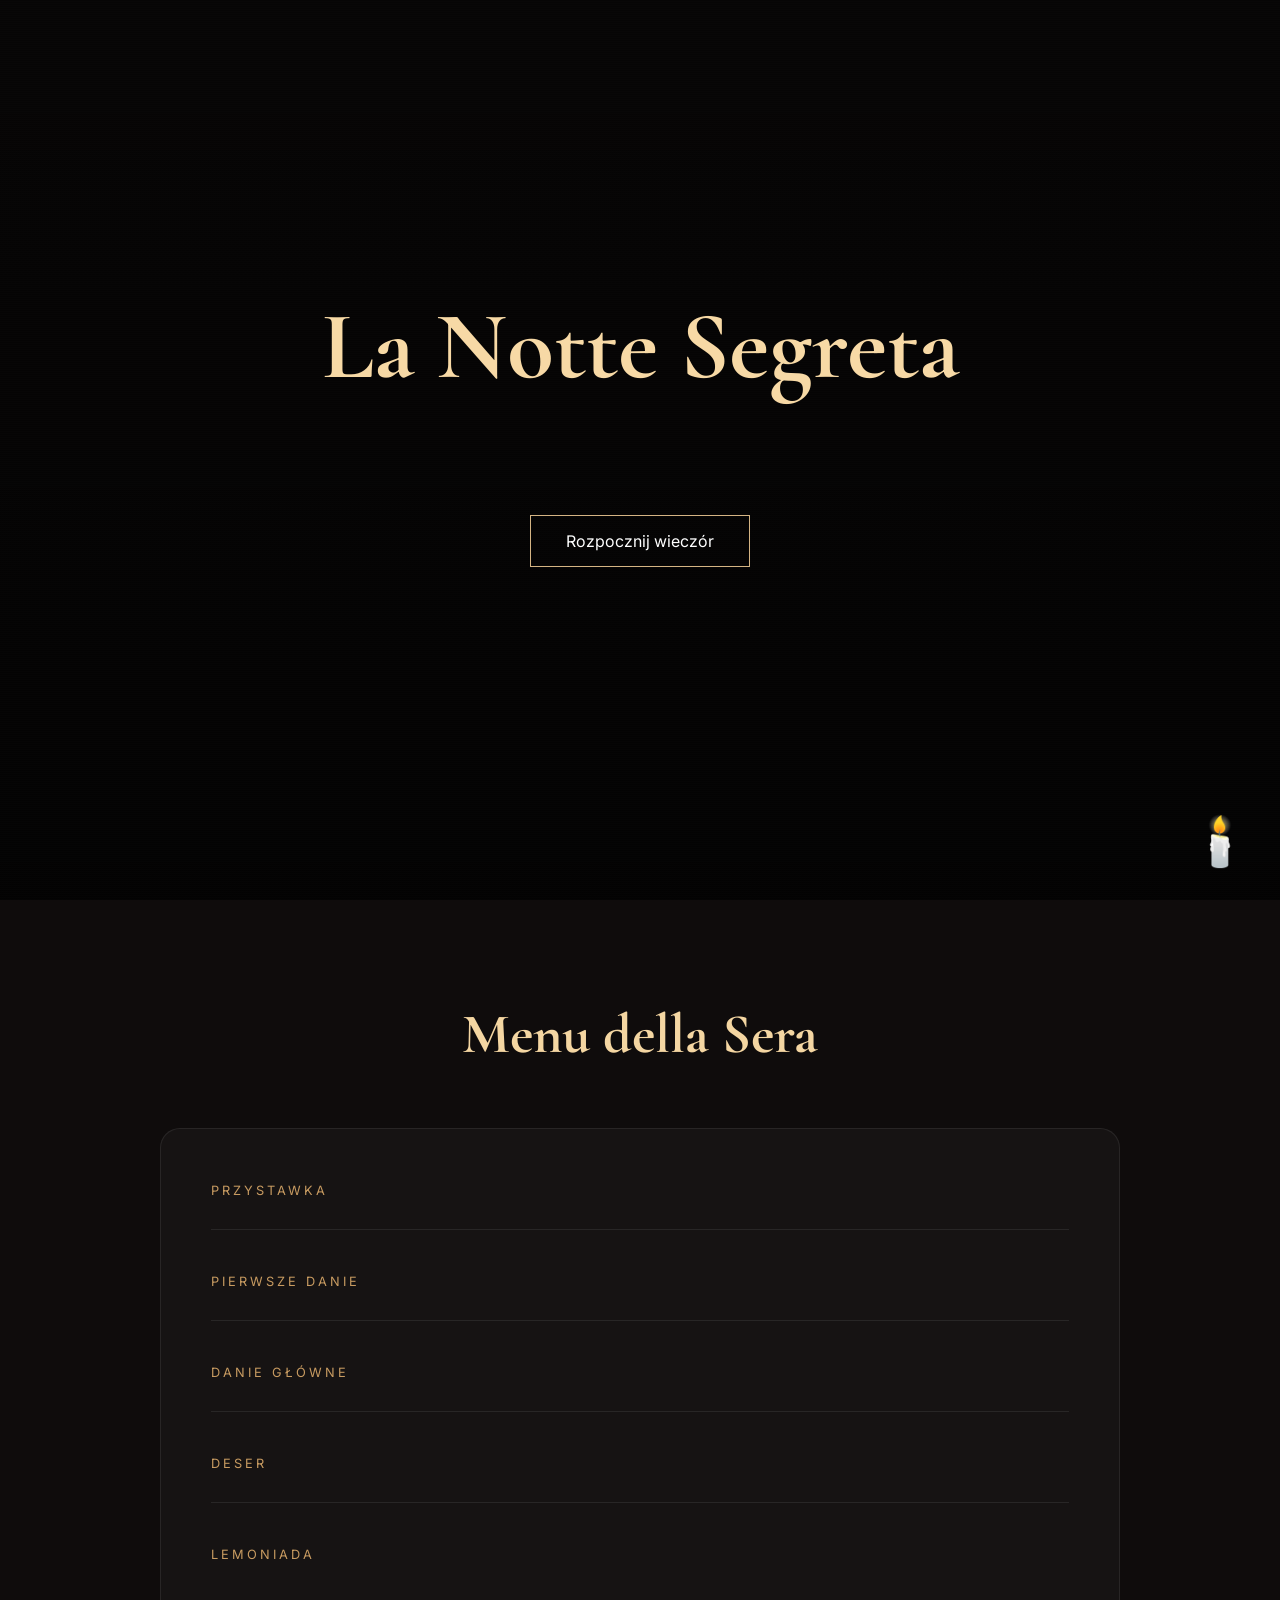
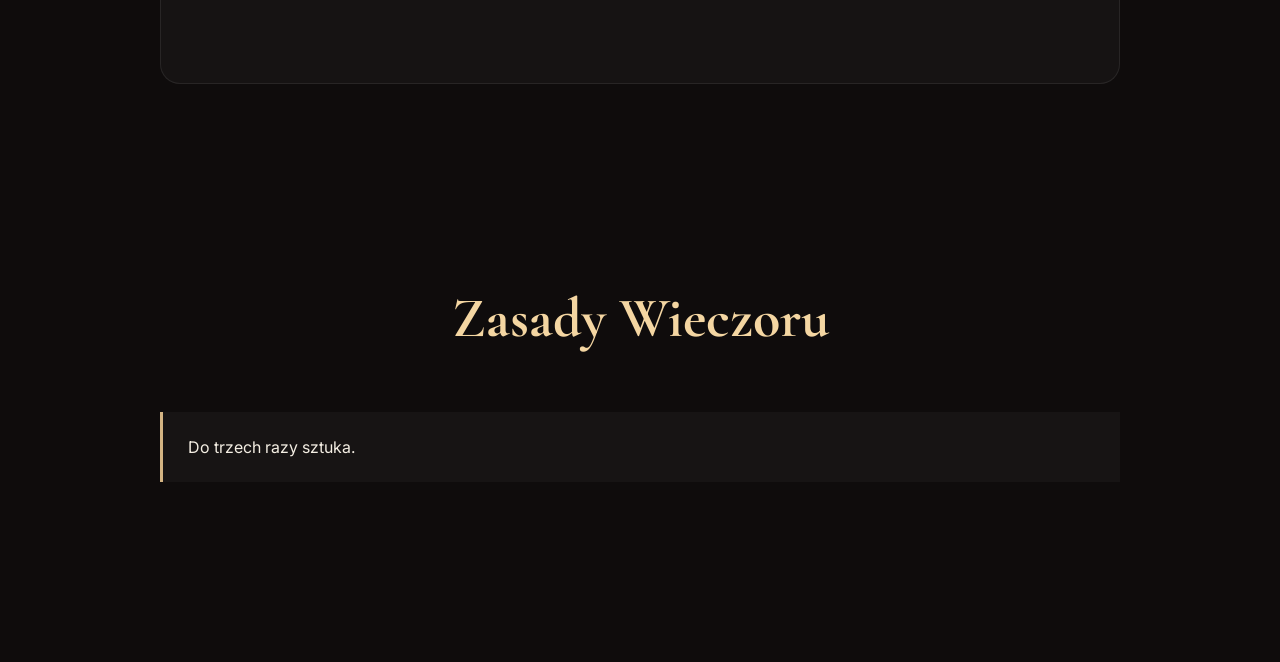
==== index.html @ 3dd06246 "dziala" ====
<!doctype html>
<html lang="pl">
  <head>
    <meta charset="UTF-8" />
    <meta name="viewport" content="width=device-width, initial-scale=1.0" />

    <title>La Notte Segreta</title>

    <link rel="stylesheet" href="css/style.css" />

    <link rel="preconnect" href="https://fonts.googleapis.com" />
    <link rel="preconnect" href="https://fonts.gstatic.com" crossorigin />

    <link
      href="https://fonts.googleapis.com/css2?family=Cormorant+Garamond:wght@300;400;600;700&family=Inter:wght@300;400;500&display=swap"
      rel="stylesheet"
    />
  </head>

  <body>
    <div class="overlay"></div>

    <header class="hero">
      <div class="hero-content">
        <h1>La Notte Segreta</h1>

        <p class="subtitle hidden-content">
          Wieczór pełen włoskich smaków i sekretów
        </p>

        <p class="intro hidden-content" data-stage="1" data-hide-from="2">
          W starej restauracji odnaleziono wiadomość po dawnym właścicielu.
          Podczas tej kolacji nic nie jest przypadkowe. Każdy detal może być
          wskazówką. Kolacja rozpoczęła się od lemoniady, która była słodka i
          chmurkowa. Spróbuj jej i zwróć uwagę na smak... Czy czujesz coś więcej
          niż tylko cytrynę?
        </p>

        <p class="intro hidden-content" data-stage="2" data-hide-from="3">
          Gratulacje, odkryłeś, że lemoniada jest pyszna. Ale to dopiero
          początek. Szukaj dalej, bo restauracja skrywa więcej tajemnic niż
          myślisz. Następnym daniem jest przystawka. Zwróć uwagę na to w czym
          jest podana. Może to być klucz do odkrycia kolejnej wskazówki.
        </p>
        <!-- tutaj zdobywają kod spod misek -->
        <div>
          <a href="#menu" class="button" data-hide-from="1">
            Rozpocznij wieczór
          </a>
        </div>
        <!-- tutaj ogarniają że muszą tego samego kodu użyć ponownie do otwarcia kłódki -->
        <!-- hasłem będzie emoji w odpowiedniej kolejności -->
        <div>
          <a href="#menu" class="button hidden-content" data-stage="1">
            Kontynuuuj wieczór
          </a>
        </div>
      </div>
    </header>

    <section id="menu">
      <h2 class="section-title">Menu della Sera</h2>

      <div class="menu-card">
        <div class="menu-item">
          <span>Przystawka</span>
          <h3 class="hidden-content" data-stage="2">
            Insalata di pesche, burrata e speck
          </h3>
        </div>

        <div class="menu-item">
          <span>Pierwsze danie</span>
          <h3 class="hidden-content" data-stage="3">Crema di asparagi</h3>
        </div>

        <div class="menu-item">
          <span>Danie główne</span>
          <h3 class="hidden-content" data-stage="4">
            Tagliatelle al limone e pollo
          </h3>
        </div>

        <div class="menu-item">
          <span>Deser</span>
          <h3 class="hidden-content" data-stage="5">Tiramisù alle fragole</h3>
        </div>

        <div class="menu-item">
          <span>Lemoniada</span>
          <h3 class="hidden-content" data-stage="1">
            Nuvola di ciliegie e limone
          </h3>
        </div>
      </div>
    </section>

    <section class="rules-section">
      <h2 class="section-title">Zasady Wieczoru</h2>

      <div class="rules">
        <div class="rule" data-hide-from="1">Do trzech razy sztuka.</div>

        <div class="rule hidden-content" data-stage="1">
          Delektuj się pysznym jedzeniem.
        </div>

        <div class="rule hidden-content" data-stage="1">
          Każdy szczegół może być wskazówką, ale bez przesady. Nie szukaj na
          siłę, pozwól, by tajemnice same się ujawniły.
        </div>

        <div class="rule hidden-content" data-stage="2">
          Współpracuj z innymi. Razem łatwiej odkryć wszystkie sekrety.
        </div>
        <div class="rule hidden-content" data-stage="3" data-hide-from="4">
          Niektórych kodów można użyć w wielu miejscach.
        </div>
      </div>
    </section>

    <div class="secret-trigger" id="secretTrigger" style="display: none">
      La chiave è dove nessuno guarda.
    </div>

    <div class="candle" id="candle" data-hide-from="1">🕯️</div>

    <div class="modal" id="modal">
      <div class="modal-box">
        <h2>Benvenuti.</h2>

        <p>
          Jeśli to czytasz — jesteś bliżej prawdy niż pozostali.
          <br /><br />
          Pierwszy klucz znajduje się przy stole.
        </p>

        <button id="closeModal">Zamknij</button>
      </div>
    </div>

    <div class="modal" id="secretModal">
      <div class="modal-box">
        <h2>Hasło</h2>

        <!-- <p>Wpisz hasło, aby przejść dalej.</p> -->
        <p
          id="stageDisplay"
          style="font-size: 0.9rem; color: #c89b61; margin-top: 10px"
        ></p>

        <form id="passwordForm">
          <input id="passwordInput" placeholder="Hasło..." />
          <button type="button" id="submitPassword">Potwierdź</button>
        </form>
      </div>
    </div>
    <!-- AUDIO -->
    <audio id="ambientSound" src="./assets/audio/ambient.mp3" loop></audio>
    <audio id="glassSound" src="./assets/audio/glass.wav"></audio>
    <audio id="whisperSound" src="./assets/audio/whisper.mp3"></audio>
    <audio id="stageAudio1" src="./assets/audio/stage1.mp3"></audio>
    <audio id="stageAudio2" src="./assets/audio/stage2.mp3"></audio>
    <audio id="stageAudio3" src="./assets/audio/stage3.mp3"></audio>

    <script src="./js/script.js"></script>
  </body>
</html>
---- css/style.css ----
* {
  margin: 0;
  padding: 0;
  box-sizing: border-box;
}

body {
  background: #0f0c0c;
  color: #f4eee3;
  font-family: "Inter", sans-serif;
  overflow-x: hidden;
}

.overlay {
  position: fixed;
  inset: 0;
  pointer-events: none;
  background: repeating-linear-gradient(
    0deg,
    rgba(255, 255, 255, 0.01),
    rgba(255, 255, 255, 0.01) 1px,
    transparent 1px,
    transparent 2px
  );
}

.hero {
  min-height: 100vh;
  display: flex;
  justify-content: center;
  align-items: center;
  text-align: center;
  padding: 40px;

  background:
    linear-gradient(rgba(0, 0, 0, 0.6), rgba(0, 0, 0, 0.8)),
    url("../assets/images/hero-bg.jpg");

  background-size: cover;
  background-position: center;
}

.hero-content {
  max-width: 800px;
}

h1 {
  font-size: 6rem;
  font-family: "Cormorant Garamond", serif;
  color: #f7d9a5;
}

.subtitle {
  margin-top: 10px;
  font-size: 1.4rem;
  color: #d5c0a0;
  font-style: italic;
}

.intro {
  margin-top: 30px;
  line-height: 1.9;
  color: #ddd;
}

.button {
  display: inline-block;
  margin-top: 40px;
  padding: 15px 35px;
  border: 1px solid #d4b483;
  color: #fff;
  text-decoration: none;
  transition: 0.3s;
}

.button:hover {
  background: #d4b483;
  color: #111;
}

section {
  max-width: 1000px;
  margin: auto;
  padding: 100px 20px;
}

.section-title {
  text-align: center;
  font-size: 3.5rem;
  margin-bottom: 60px;
  color: #f4d6a2;
  font-family: "Cormorant Garamond", serif;
}

.menu-card {
  background: rgba(255, 255, 255, 0.03);
  border: 1px solid rgba(255, 255, 255, 0.08);
  padding: 50px;
  border-radius: 20px;
}

.menu-item {
  margin-bottom: 40px;
  border-bottom: 1px solid rgba(255, 255, 255, 0.08);
  padding-bottom: 20px;
}

.menu-item:last-child {
  border: none;
}

.menu-item span {
  text-transform: uppercase;
  font-size: 0.8rem;
  letter-spacing: 3px;
  color: #c89b61;
}

.menu-item h3 {
  margin-top: 10px;
  font-size: 2rem;
  font-family: "Cormorant Garamond", serif;
}

.rules {
  display: grid;
  gap: 20px;
}

.rule {
  background: rgba(255, 255, 255, 0.03);
  padding: 25px;
  border-left: 3px solid #d4b483;
}

.secret-trigger {
  margin-top: 60px;
  text-align: center;
  opacity: 0.2;
  cursor: pointer;
  transition: 0.3s;
}

.secret-trigger:hover {
  opacity: 0.8;
}

.secret-trigger.active {
  opacity: 0.8;
}

.hidden-message {
  display: none;
  margin-top: 40px;
  background: #1b1414;
  padding: 40px;
  border-radius: 20px;
}

.hidden-message h3 {
  margin-bottom: 20px;
  font-size: 2rem;
  font-family: "Cormorant Garamond", serif;
  color: #f4d6a2;
}

.hidden-message button {
  margin-top: 30px;
  padding: 12px 24px;
  background: none;
  border: 1px solid #d4b483;
  color: #fff;
  cursor: pointer;
}

.candle {
  position: fixed;
  right: 30px;
  bottom: 30px;
  font-size: 3rem;
  cursor: pointer;
  z-index: 100;
  transition: 0.3s;
}

.candle:hover {
  transform: scale(1.2);
}

.modal {
  position: fixed;
  inset: 0;
  display: none;
  justify-content: center;
  align-items: center;
  background: rgba(0, 0, 0, 0.9);
}

.hide {
  display: none;
}

.modal-box {
  max-width: 700px;
  background: #181212;
  padding: 60px;
  border-radius: 20px;
  text-align: center;
}

.modal-box h2 {
  font-size: 4rem;
  color: #f4d6a2;
  font-family: "Cormorant Garamond", serif;
}

.modal-box p {
  margin-top: 20px;
  line-height: 1.8;
}

.modal-box button {
  margin-top: 30px;
  padding: 12px 24px;
  border: 1px solid #d4b483;
  background: none;
  color: white;
  cursor: pointer;
}

.modal-box input {
  margin-top: 20px;
  padding: 12px 16px;
  width: 100%;
  max-width: 300px;
  background: rgba(255, 255, 255, 0.1);
  border: 1px solid #d4b483;
  color: #f4eee3;
  border-radius: 5px;
  font-family: "Inter", sans-serif;
}

.modal-box input::placeholder {
  color: rgba(244, 238, 227, 0.5);
}

@media (max-width: 768px) {
  h1 {
    font-size: 4rem;
  }

  .section-title {
    font-size: 2.5rem;
  }

  .menu-item h3 {
    font-size: 1.5rem;
  }
}
/* HIDDEN STATE */
.hidden-content {
  max-height: 0;
  opacity: 0;
  overflow: hidden;
  transition: 1s ease;
  padding: 0 20px;
}

/* UNLOCKED STATE */
.hidden-content.show {
  max-height: 1000px;
  opacity: 1;
  padding: 40px 20px;
}

/* HIDDEN STATE */
.solved-content {
  max-height: 0;
  opacity: 0;
  overflow: hidden;
  transition: 1s ease;
  padding: 0 20px;
}

/* SECRET CARDS */
.secret-card {
  margin-top: 20px;
  padding: 20px;
  border-left: 2px solid #c89b61;
  background: rgba(255, 255, 255, 0.03);
}

.secret-card h2 {
  font-family: "Cormorant Garamond", serif;
  color: #f4d6a2;
  margin-bottom: 10px;
}
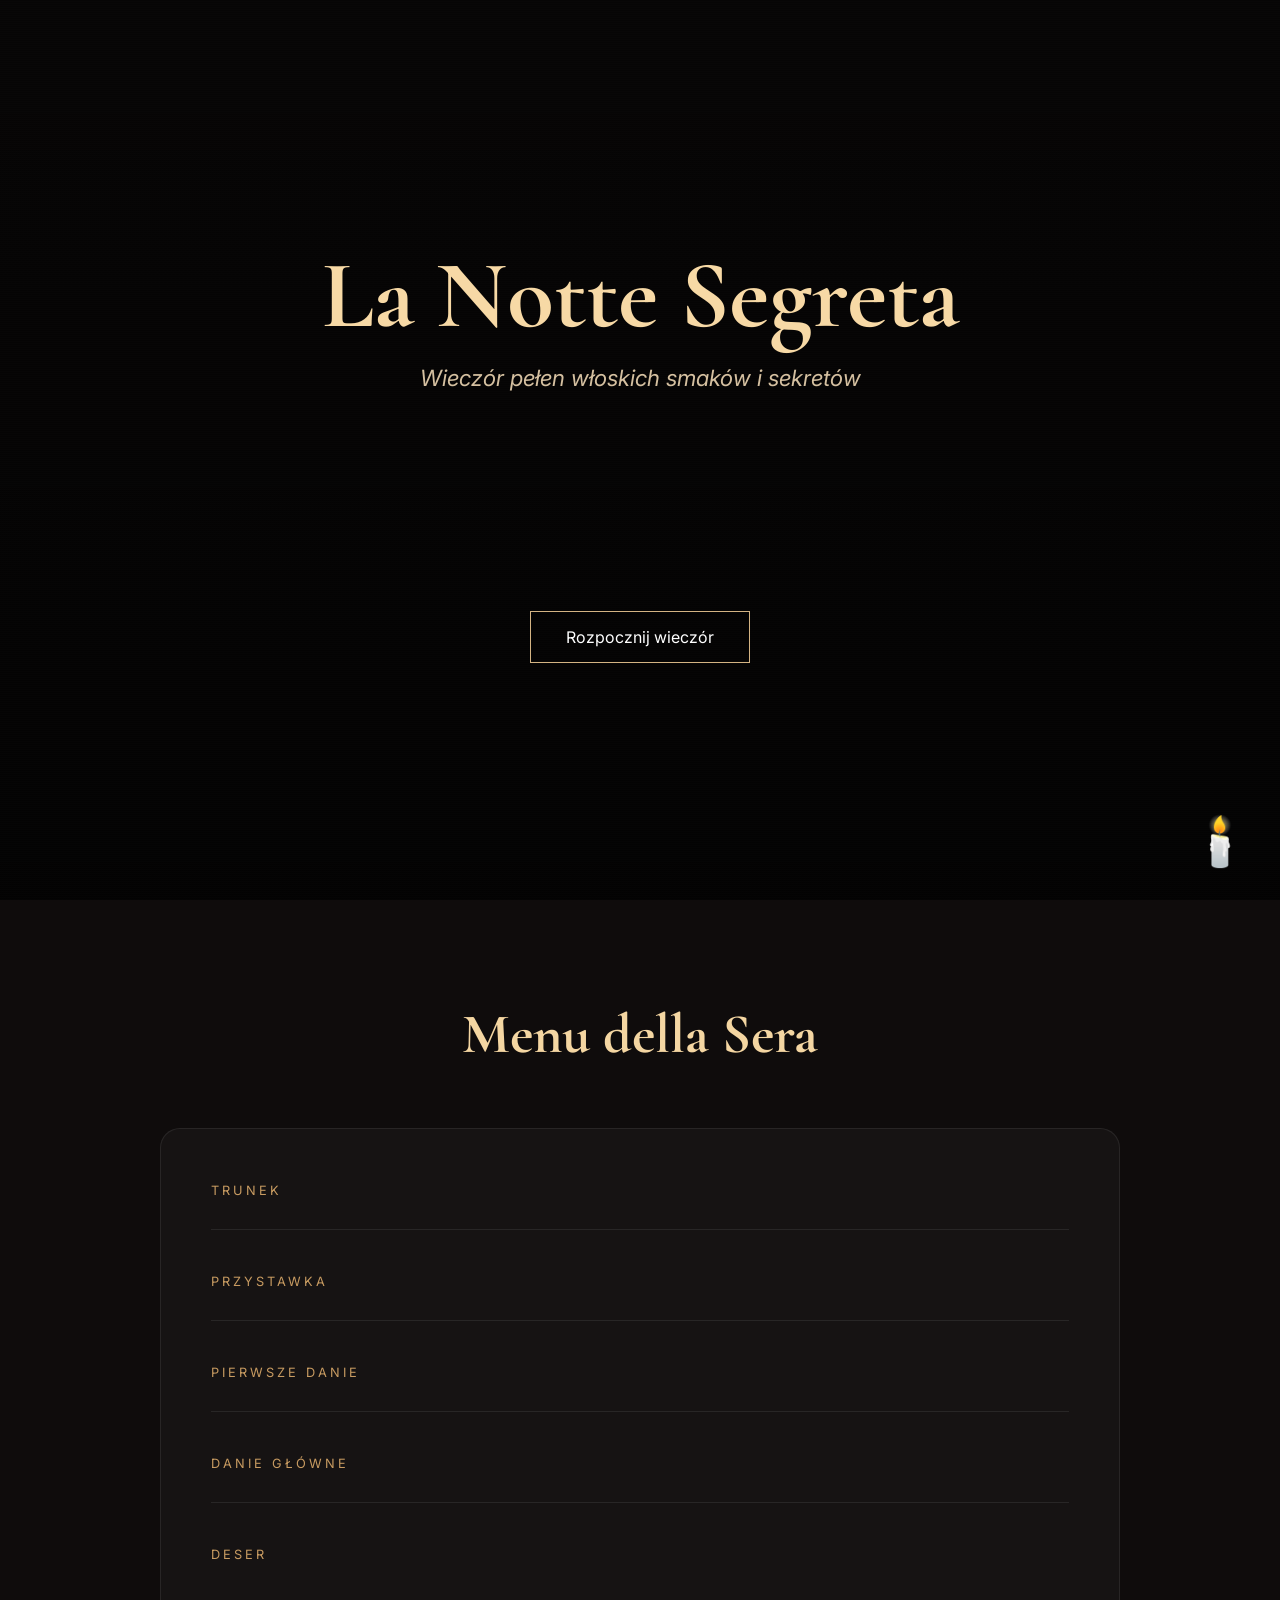
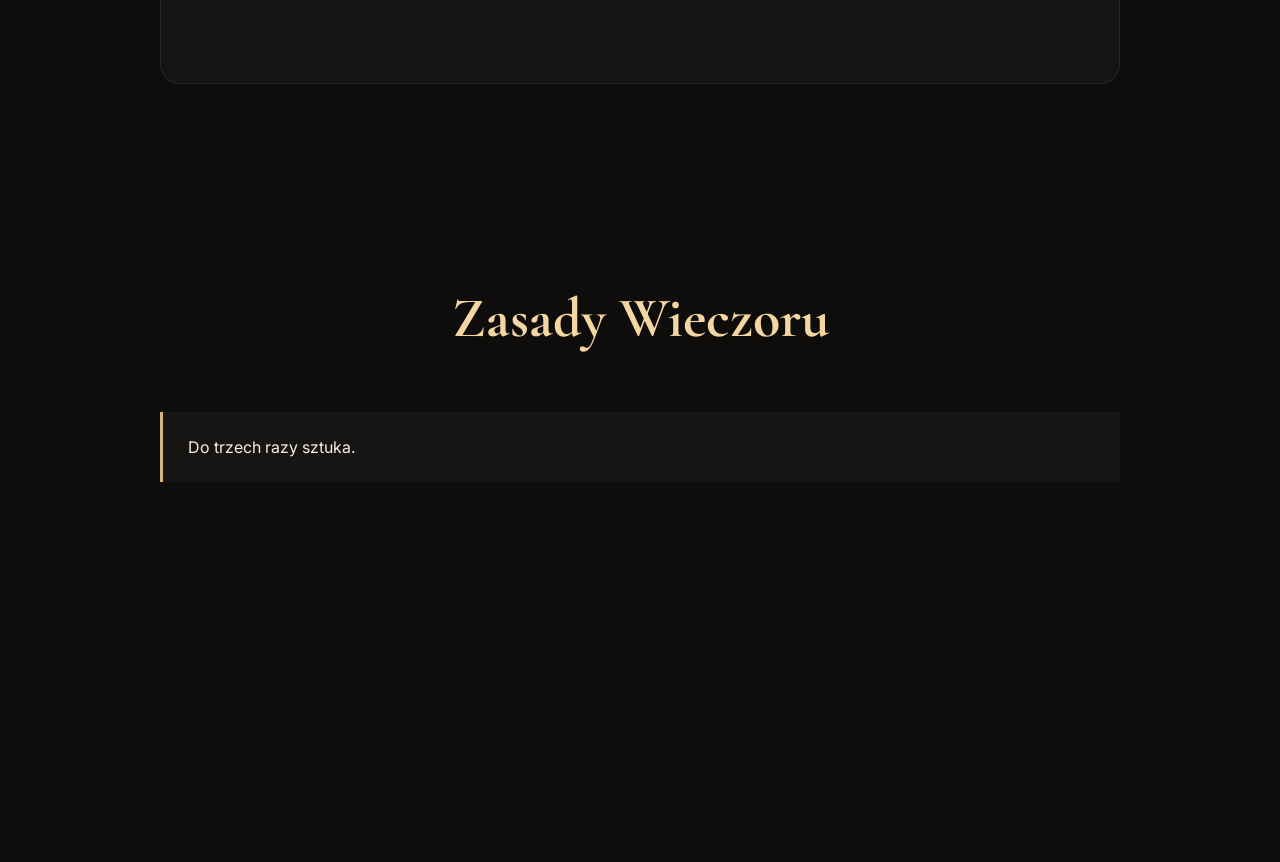
==== commit 8cdc948c: "text" ====
--- a/index.html
+++ b/index.html
@@ -24,36 +24,53 @@
       <div class="hero-content">
         <h1>La Notte Segreta</h1>
 
-        <p class="subtitle hidden-content">
+        <p class="subtitle ">
           Wieczór pełen włoskich smaków i sekretów
         </p>
 
         <p class="intro hidden-content" data-stage="1" data-hide-from="2">
-          W starej restauracji odnaleziono wiadomość po dawnym właścicielu.
-          Podczas tej kolacji nic nie jest przypadkowe. Każdy detal może być
-          wskazówką. Kolacja rozpoczęła się od lemoniady, która była słodka i
-          chmurkowa. Spróbuj jej i zwróć uwagę na smak... Czy czujesz coś więcej
-          niż tylko cytrynę?
-        </p>
-
+          W starej restauracji odnaleziono wiadomość od Angelo, który setki lat
+          temu był właścicielem tej restauracji. Podczas tej kolacji nic nie
+          jest przypadkowe. Każdy detal może być wskazówką. Kolacja rozpoczęła
+          się od lemoniady, która była słodka i chmurkowa. Spróbuj jej i zwróć
+          uwagę na smak... Czy czujesz coś więcej niż tylko cytrynę?
+        </p>
+<!-- wiśnia -->
         <p class="intro hidden-content" data-stage="2" data-hide-from="3">
-          Gratulacje, odkryłeś, że lemoniada jest pyszna. Ale to dopiero
-          początek. Szukaj dalej, bo restauracja skrywa więcej tajemnic niż
-          myślisz. Następnym daniem jest przystawka. Zwróć uwagę na to w czym
-          jest podana. Może to być klucz do odkrycia kolejnej wskazówki.
-        </p>
-        <!-- tutaj zdobywają kod spod misek -->
+          Gratulacje, lemoniada jest pyszna. Ale to dopiero początek. Szukaj
+          dalej, bo restauracja skrywa więcej tajemnic niż myślisz. Następnym
+          daniem jest przystawka. Zwróć uwagę na to w czym jest podana. Może to
+          być klucz do odkrycia kolejnej wskazówki.
+        </p>
+        <!-- tutaj zdobywają kod spod misek  - i go wpisują - 3746-->
+<p class="intro hidden-content" data-stage="3" data-hide-from="4">
+          Placeholder3
+        </p>
+        
+<p class="intro hidden-content" data-stage="4" data-hide-from="5">
+          Placeholder4
+        </p>
+<p class="intro hidden-content" data-stage="5" data-hide-from="6">
+          Placeholder5
+        </p>
+
+<p class="intro hidden-content" data-stage="6" data-hide-from="7">
+          Jesteście sztos!
+          Odkryliście sekret Angelo na idealną kolację. Powiem więcej, właśnie takiej kolacji doświadczyliście. 
+      Jesteście prawdziwymi detektywami! Teraz możecie cieszyć się nagrodą, macie spokój od gierek... 
+      Chyba że... Planszóweczka?
+        </p>
+<!-- tutaj ogarniają że muszą tego samego kodu użyć ponownie do otwarcia kłódki -->
+        <!-- hasłem będzie emoji w odpowiedniej kolejności -->
+        
+
         <div>
-          <a href="#menu" class="button" data-hide-from="1">
-            Rozpocznij wieczór
-          </a>
-        </div>
-        <!-- tutaj ogarniają że muszą tego samego kodu użyć ponownie do otwarcia kłódki -->
-        <!-- hasłem będzie emoji w odpowiedniej kolejności -->
-        <div>
+          <a   class="button" data-hide-from="1"   onclick="event.preventDefault(); document.querySelector('#menu').scrollIntoView({ behavior: 'smooth' });"> Rozpocznij wieczór </a>
+        </div>
+        <!-- <div>
           <a href="#menu" class="button hidden-content" data-stage="1">
             Kontynuuuj wieczór
-          </a>
+          </a> -->
         </div>
       </div>
     </header>
@@ -62,6 +79,12 @@
       <h2 class="section-title">Menu della Sera</h2>
 
       <div class="menu-card">
+                <div class="menu-item">
+          <span>Trunek</span>
+          <h3 class="hidden-content" data-stage="1">
+            Nuvola di ciliegie e limone
+          </h3>
+        </div>
         <div class="menu-item">
           <span>Przystawka</span>
           <h3 class="hidden-content" data-stage="2">
@@ -86,12 +109,7 @@
           <h3 class="hidden-content" data-stage="5">Tiramisù alle fragole</h3>
         </div>
 
-        <div class="menu-item">
-          <span>Lemoniada</span>
-          <h3 class="hidden-content" data-stage="1">
-            Nuvola di ciliegie e limone
-          </h3>
-        </div>
+
       </div>
     </section>
 
@@ -116,6 +134,30 @@
         <div class="rule hidden-content" data-stage="3" data-hide-from="4">
           Niektórych kodów można użyć w wielu miejscach.
         </div>
+        <div class="rule hidden-content" data-stage="5" data-hide-from="6">
+          To Hasło Ma Pięć Znaków.
+        </div>
+
+        <!-- do jedzenia -->
+
+      <h2 class="section-title hidden-content" data-stage="1">Rada szefa kuchni</h2>
+        <div class="rule hidden-content" data-stage="1" data-hide-from="2">
+        Picie lemoniady ze szklanki może być wyzwaniem, ale spróbuj to zrobić z klasą. Jeżeli uważasz, że może to Cię przerasta, poproś o słomkę, ale pamiętaj, że prawdziwi znawcy potrafią to zrobić bez niej!
+        </div>
+        <div class="rule hidden-content" data-stage="2" data-hide-from="3">
+        Przy jedzeniu tego dania uważaj na ubranie, bo brzoskwinie mogą być kapryśne i zostawiać plamy. Ale nie martw się, bo smak jest tego wart!
+        </div>
+        <div class="rule hidden-content" data-stage="3" data-hide-from="4">
+        Krem jemy podobnie do zupy, łyżka jest Twoim przyjacielem. Ale uważaj, bo może być gorąco!
+        </div>
+<div class="rule hidden-content" data-stage="4" data-hide-from="5">
+          Tagiatelle jest szersze niż spaghetti więc przy szybkim wciąganiu makaronu więcej sosu poleci Ci na nos.
+        </div>
+<div class="rule hidden-content" data-stage="5" data-hide-from="6">
+          Ah, tiramisù. Ten deser jest jak mały kawałek nieba. Ale uważaj, bo może być równocześnie słodki i gorzki , więc jedz go powoli i delektuj się każdym kęsem.
+        </div>
+
+
       </div>
     </section>
 
@@ -131,8 +173,7 @@
 
         <p>
           Jeśli to czytasz — jesteś bliżej prawdy niż pozostali.
-          <br /><br />
-          Pierwszy klucz znajduje się przy stole.
+         
         </p>
 
         <button id="closeModal">Zamknij</button>
@@ -143,7 +184,6 @@
       <div class="modal-box">
         <h2>Hasło</h2>
 
-        <!-- <p>Wpisz hasło, aby przejść dalej.</p> -->
         <p
           id="stageDisplay"
           style="font-size: 0.9rem; color: #c89b61; margin-top: 10px"
@@ -153,8 +193,36 @@
           <input id="passwordInput" placeholder="Hasło..." />
           <button type="button" id="submitPassword">Potwierdź</button>
         </form>
+        <div
+          class="emoji-panel hidden-content" data-stage="3" data-hide-from="4"
+        > 
+          <button type="button" class="emoji-btn">🐄</button>
+          <button type="button" class="emoji-btn">🍷</button>
+          <button type="button" class="emoji-btn">🐔</button>
+          <button type="button" class="emoji-btn">😀</button>
+          <button type="button" class="emoji-btn">🔥</button>
+          <button type="button" class="emoji-btn">🍋</button>
+          <button type="button" class="emoji-btn">🥦</button>
+          <button type="button" id="clearPassword">⌫</button>
+        </div>
+      </div>
+
+
+    <section class="hidden-content" id="finalSection" data-stage="5">
+      <div class="menu-card" style="max-width: 800px; text-align: center">
+        <h1 style="font-size: 4rem">La Notte Segreta</h1>
+
+        <p style="margin-top: 30px; line-height: 1.9">
+          Gratulacje.
+          <br /><br />
+
+          Odkryliście wszystkie sekrety tej kolacji. Jesteście prawdziwymi
+          mistrzami tej gry. Teraz możecie cieszyć się nagrodą - przepisem na
+          idealną kolację.
+        </p>
       </div>
     </div>
+
     <!-- AUDIO -->
     <audio id="ambientSound" src="./assets/audio/ambient.mp3" loop></audio>
     <audio id="glassSound" src="./assets/audio/glass.wav"></audio>
--- a/css/style.css
+++ b/css/style.css
@@ -295,3 +295,14 @@
   color: #f4d6a2;
   margin-bottom: 10px;
 }
+.emoji-panel {
+}
+
+.emoji-btn {
+  background: none;
+  transition: 0.2s ease;
+}
+
+.emoji-btn:hover {
+  transform: scale(1.2);
+}
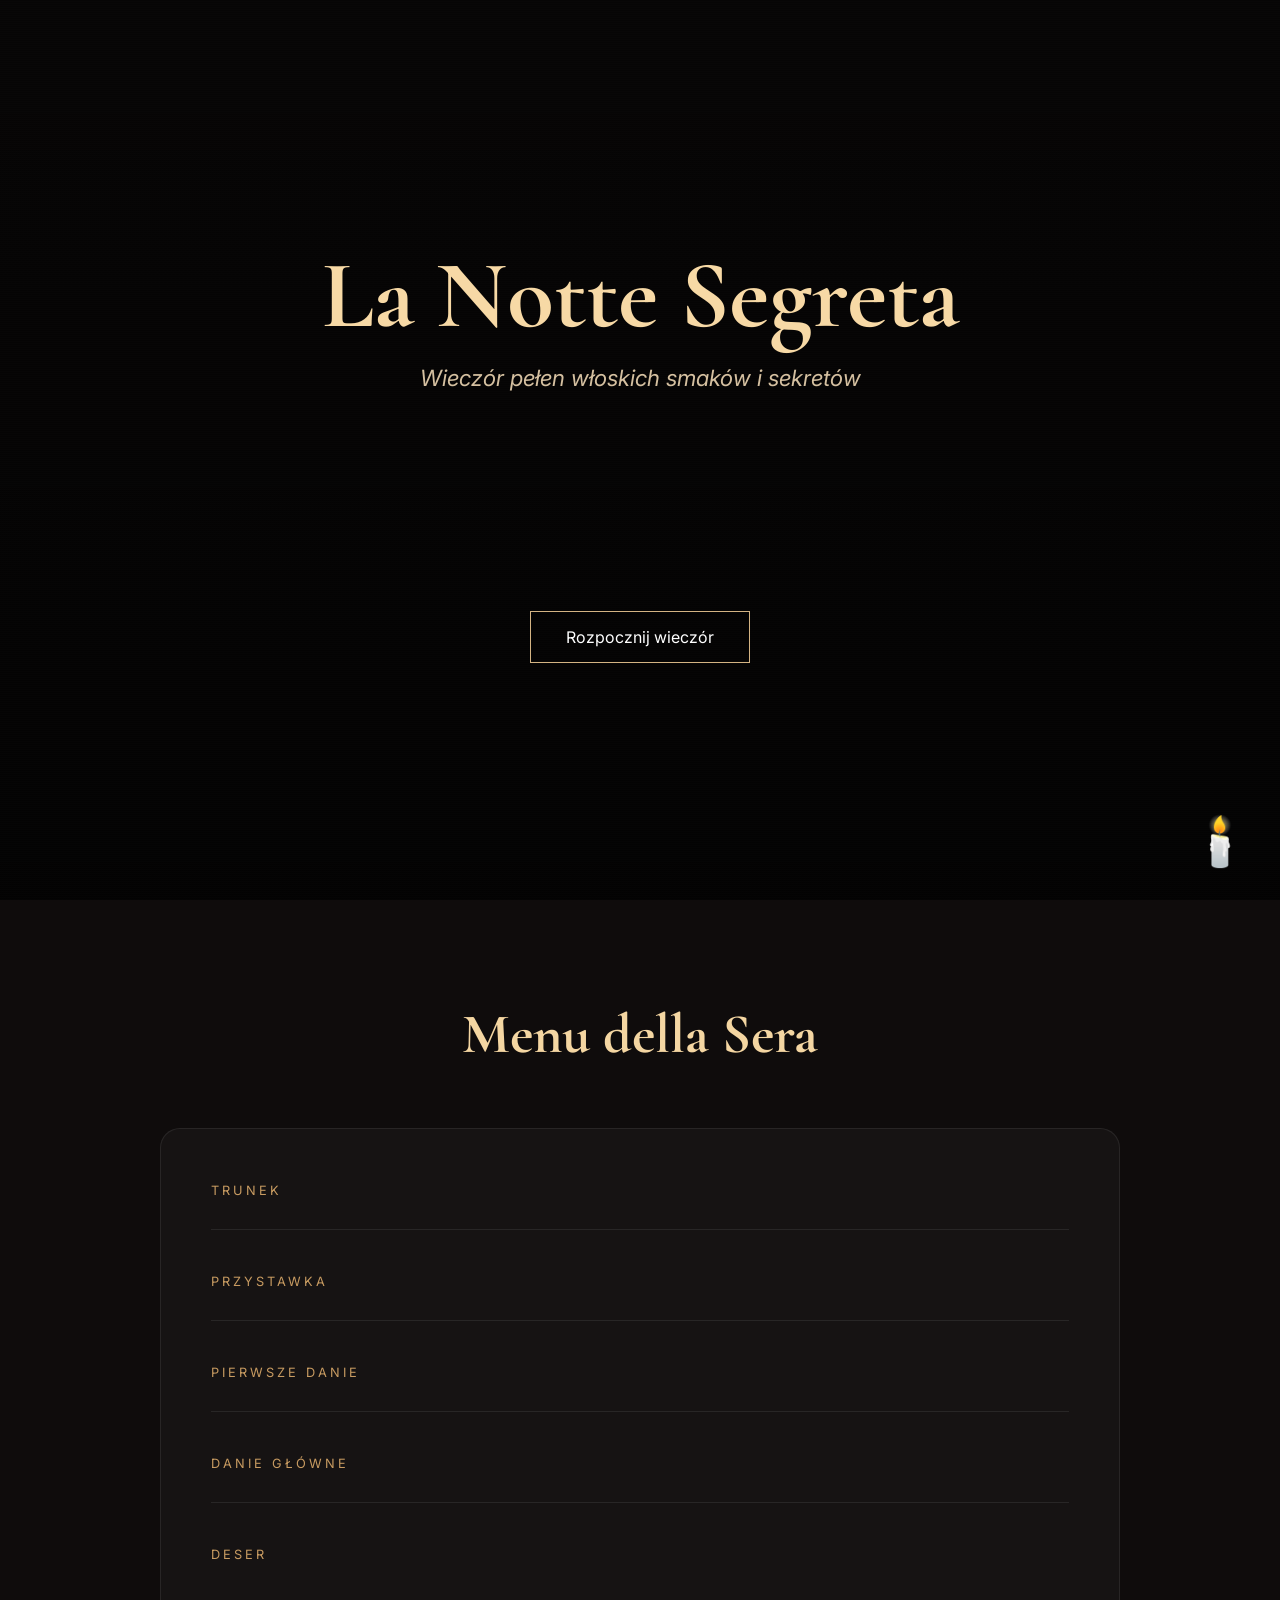
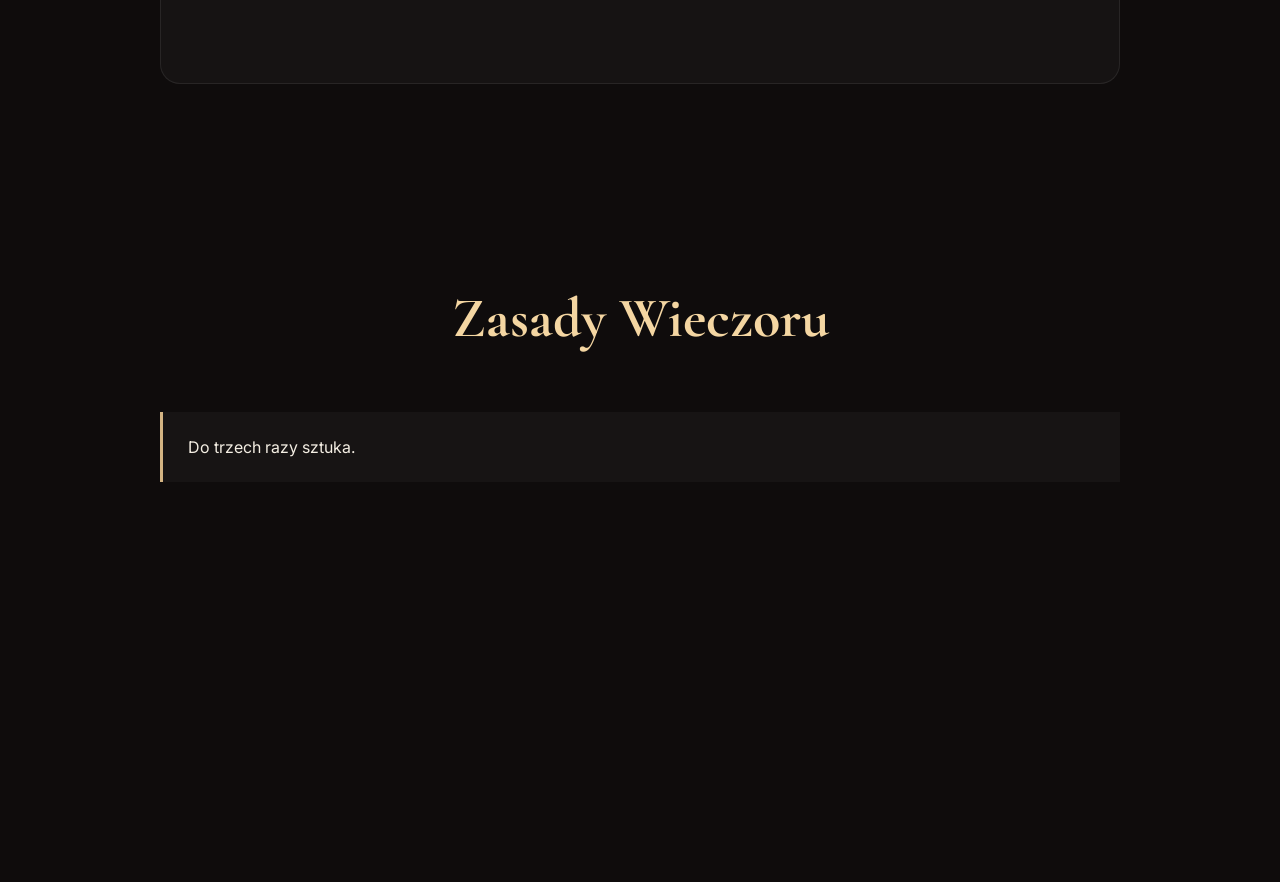
==== commit f7cfb4db: "filll placeholders and add passwords" ====
--- a/index.html
+++ b/index.html
@@ -30,25 +30,29 @@
 
         <p class="intro hidden-content" data-stage="1" data-hide-from="2">
           W starej restauracji odnaleziono wiadomość od Angelo, który setki lat
-          temu był właścicielem tej restauracji. Podczas tej kolacji nic nie
-          jest przypadkowe. Każdy detal może być wskazówką. Kolacja rozpoczęła
-          się od lemoniady, która była słodka i chmurkowa. Spróbuj jej i zwróć
+          temu był właścicielem tej restauracji. W wiadomości opisał swój sposób na wspaniałą kolację. Dzisiaj spróbujemy go zrealizować. 
+          Dlatego dzisiaj,  nic nie będzie przypadkowe. Każdy detal może być wskazówką. Nawet lemoniada, słodka i chmurkowa, może być kluczem. Spróbuj jej i zwróć
           uwagę na smak... Czy czujesz coś więcej niż tylko cytrynę?
         </p>
 <!-- wiśnia -->
         <p class="intro hidden-content" data-stage="2" data-hide-from="3">
-          Gratulacje, lemoniada jest pyszna. Ale to dopiero początek. Szukaj
+          Gratulacje, znasz tajny dodatek Angelo na pyszną lemoniadę! Ale to dopiero początek. Szukaj
           dalej, bo restauracja skrywa więcej tajemnic niż myślisz. Następnym
           daniem jest przystawka. Zwróć uwagę na to w czym jest podana. Może to
           być klucz do odkrycia kolejnej wskazówki.
         </p>
         <!-- tutaj zdobywają kod spod misek  - i go wpisują - 3746-->
 <p class="intro hidden-content" data-stage="3" data-hide-from="4">
-          Placeholder3
+          Angelo mawiał, że dobra kolacja powinna prowadzić gościa coraz głębiej w tajemnicę smaku. 
+  Skoro odkryliście sekret przystawki, czas na kolejne danie — krem szparagowy. 
+  Jednak uważajcie... tym razem wskazówka może kryć się jeszcze głębiej niż poprzednio. 
+  W starej restauracji nic nie znajduje się tam, gdzie można by się tego spodziewać.
         </p>
         
 <p class="intro hidden-content" data-stage="4" data-hide-from="5">
-          Placeholder4
+  Angelo kochał jazdę konno. Mówi się, że podczas samotnych przejażdżek po włoskich wzgórzach 
+  wpadały mu do głowy najlepsze pomysły na wyjątkowe dania. 
+  Jeden z tych pomysłów czeka właśnie na was jako następny posiłek — tiramisu. 
         </p>
 <p class="intro hidden-content" data-stage="5" data-hide-from="6">
           Placeholder5
@@ -134,6 +138,9 @@
         <div class="rule hidden-content" data-stage="3" data-hide-from="4">
           Niektórych kodów można użyć w wielu miejscach.
         </div>
+        <div class="rule hidden-content" data-stage="4" data-hide-from="5">
+        Czy Tobie również świetne pomysły przychodzą do głowy podczas jazdy konnej? Może warto spróbować tej metody, by odkryć ostatnią wskazówkę?
+        </div>
         <div class="rule hidden-content" data-stage="5" data-hide-from="6">
           To Hasło Ma Pięć Znaków.
         </div>
@@ -142,7 +149,7 @@
 
       <h2 class="section-title hidden-content" data-stage="1">Rada szefa kuchni</h2>
         <div class="rule hidden-content" data-stage="1" data-hide-from="2">
-        Picie lemoniady ze szklanki może być wyzwaniem, ale spróbuj to zrobić z klasą. Jeżeli uważasz, że może to Cię przerasta, poproś o słomkę, ale pamiętaj, że prawdziwi znawcy potrafią to zrobić bez niej!
+        Picie lemoniady ze szklanki może być wyzwaniem, ale spróbuj to zrobić z klasą. Jeżeli uważasz, że Cię to przerasta, poproś o słomkę, ale pamiętaj, że prawdziwi znawcy potrafią to zrobić bez niej!
         </div>
         <div class="rule hidden-content" data-stage="2" data-hide-from="3">
         Przy jedzeniu tego dania uważaj na ubranie, bo brzoskwinie mogą być kapryśne i zostawiać plamy. Ale nie martw się, bo smak jest tego wart!
@@ -164,8 +171,7 @@
     <div class="secret-trigger" id="secretTrigger" style="display: none">
       La chiave è dove nessuno guarda.
     </div>
-
-    <div class="candle" id="candle" data-hide-from="1">🕯️</div>
+    
 
     <div class="modal" id="modal">
       <div class="modal-box">
@@ -207,21 +213,11 @@
         </div>
       </div>
 
-
-    <section class="hidden-content" id="finalSection" data-stage="5">
-      <div class="menu-card" style="max-width: 800px; text-align: center">
-        <h1 style="font-size: 4rem">La Notte Segreta</h1>
-
-        <p style="margin-top: 30px; line-height: 1.9">
-          Gratulacje.
-          <br /><br />
-
-          Odkryliście wszystkie sekrety tej kolacji. Jesteście prawdziwymi
-          mistrzami tej gry. Teraz możecie cieszyć się nagrodą - przepisem na
-          idealną kolację.
-        </p>
-      </div>
     </div>
+
+  
+
+    <div class="candle" id="candle" data-hide-from="1">🕯️</div>
 
     <!-- AUDIO -->
     <audio id="ambientSound" src="./assets/audio/ambient.mp3" loop></audio>
--- a/css/style.css
+++ b/css/style.css
@@ -103,6 +103,12 @@
   margin-bottom: 40px;
   border-bottom: 1px solid rgba(255, 255, 255, 0.08);
   padding-bottom: 20px;
+  transition: 0.3s;
+}
+
+.menu-item.unlocked {
+  border-left: 3px solid #c89b61;
+  padding-left: 15px;
 }
 
 .menu-item:last-child {
@@ -174,7 +180,7 @@
 }
 
 .candle {
-  position: fixed;
+  position: absolute;
   right: 30px;
   bottom: 30px;
   font-size: 3rem;
@@ -189,11 +195,21 @@
 
 .modal {
   position: fixed;
-  inset: 0;
+  top: 0;
+  left: 0;
+  right: 0;
+  bottom: 0;
+  width: 100%;
+  height: 100%;
   display: none;
   justify-content: center;
   align-items: center;
   background: rgba(0, 0, 0, 0.9);
+  z-index: 1000;
+}
+
+.modal.active {
+  display: flex;
 }
 
 .hide {
@@ -202,6 +218,7 @@
 
 .modal-box {
   max-width: 700px;
+  width: 90%;
   background: #181212;
   padding: 60px;
   border-radius: 20px;
